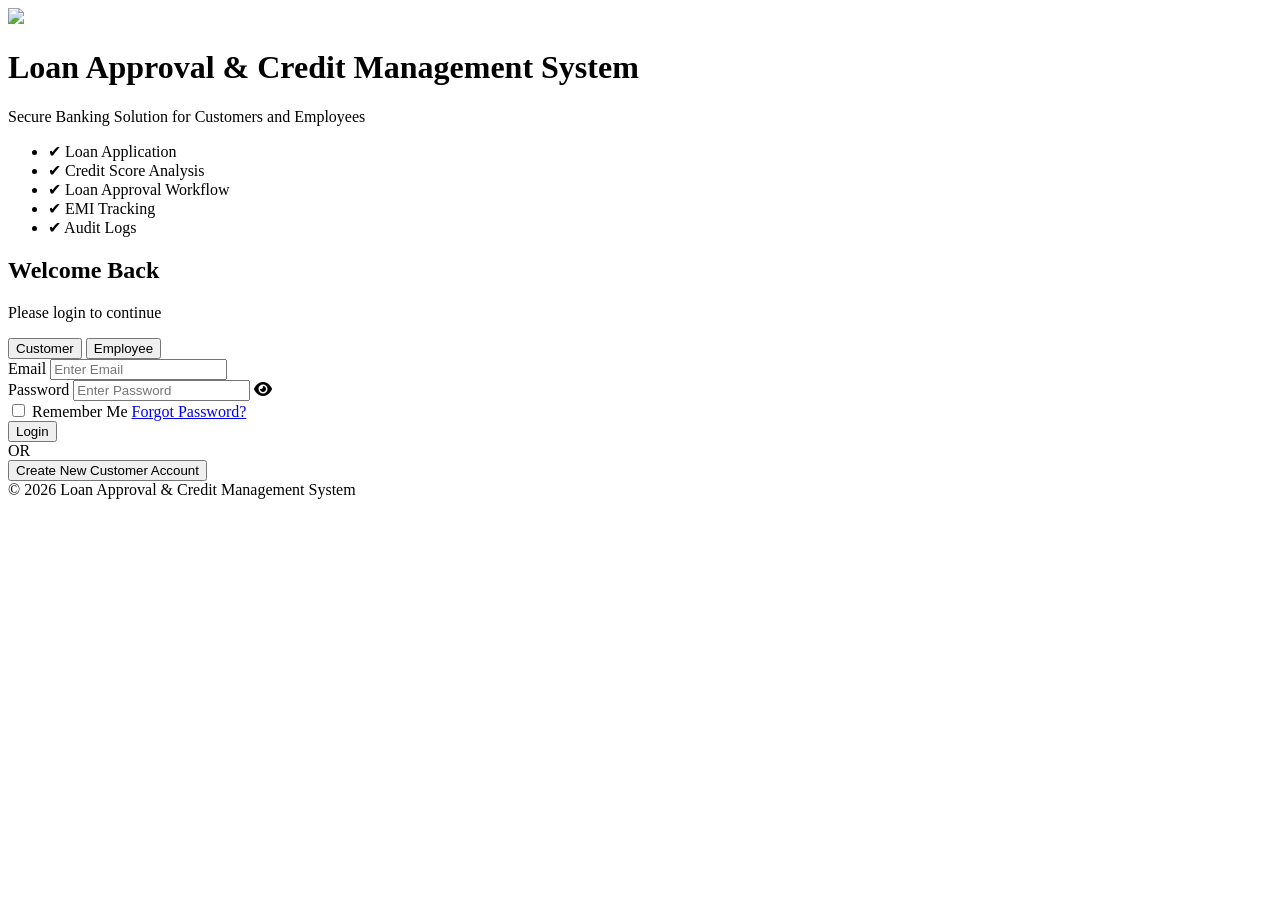
==== Frontend/index.html @ 1e79f048 "Added frontend" ====
<!DOCTYPE html>
<html lang="en">
<head>
    <meta charset="UTF-8">
    <meta name="viewport" content="width=device-width, initial-scale=1.0">
    <title>Loan Approval & Credit Management System</title>

    <link rel="stylesheet" href="css/style.css">
    <link rel="stylesheet" href="css/login.css">

    <!-- Google Font -->
    <link href="https://fonts.googleapis.com/css2?family=Poppins:wght@300;400;500;600;700&display=swap" rel="stylesheet">

    <!-- Font Awesome -->
    <link rel="stylesheet"
    href="https://cdnjs.cloudflare.com/ajax/libs/font-awesome/6.5.2/css/all.min.css">

</head>
<body>

<div class="container">

    <div class="left-panel">

        <div class="overlay">

            <img src="images/bank-logo.png" class="logo">

            <h1>Loan Approval & Credit Management System</h1>

            <p>
                Secure Banking Solution for Customers and Employees
            </p>

            <ul>

                <li>✔ Loan Application</li>

                <li>✔ Credit Score Analysis</li>

                <li>✔ Loan Approval Workflow</li>

                <li>✔ EMI Tracking</li>

                <li>✔ Audit Logs</li>

            </ul>

        </div>

    </div>

    <div class="right-panel">

        <div class="login-box">

            <h2>Welcome Back</h2>

            <p>Please login to continue</p>

            <!-- Toggle -->

            <div class="tabs">

                <button class="tab active"
                    id="customerBtn"
                    onclick="switchUser('customer')">

                    Customer

                </button>

                <button class="tab"
                    id="employeeBtn"
                    onclick="switchUser('employee')">

                    Employee

                </button>

            </div>

            <form id="loginForm">

                <div class="input-group">

                    <label>Email</label>

                    <input
                    type="email"
                    id="email"
                    placeholder="Enter Email"
                    required>

                </div>

                <div class="input-group">

                    <label>Password</label>

                    <input
                    type="password"
                    id="password"
                    placeholder="Enter Password"
                    required>

                    <i class="fa-solid fa-eye"
                    id="togglePassword"
                    onclick="togglePassword()"></i>

                </div>

                <div class="options">

                    <label>

                        <input
                        type="checkbox">

                        Remember Me

                    </label>

                    <a href="#">Forgot Password?</a>

                </div>

                <button
                class="login-btn"
                type="submit">

                    Login

                </button>

            </form>

            <div class="divider">

                OR

            </div>

            <button
            class="register-btn">

                Create New Customer Account

            </button>

            <div class="footer">

                © 2026 Loan Approval & Credit Management System

            </div>

        </div>

    </div>

</div>

<script src="js/login.js"></script>

</body>
</html>
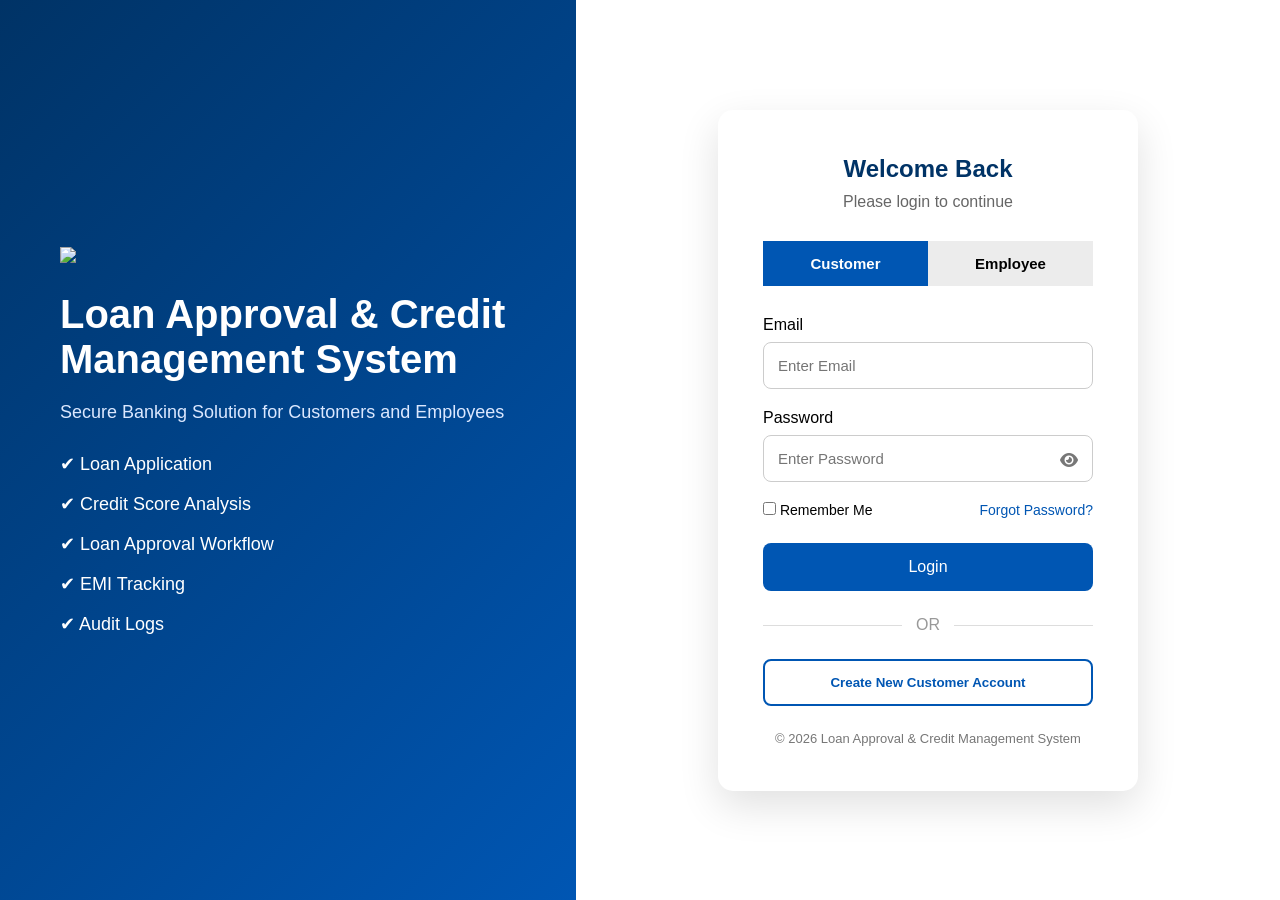
==== commit eed91558: "Loan Application page added" ====
--- a/Frontend/index.html
+++ b/Frontend/index.html
@@ -5,8 +5,8 @@
     <meta name="viewport" content="width=device-width, initial-scale=1.0">
     <title>Loan Approval & Credit Management System</title>
 
-    <link rel="stylesheet" href="css/style.css">
-    <link rel="stylesheet" href="css/login.css">
+    <link rel="stylesheet" href="style.css">
+    
 
     <!-- Google Font -->
     <link href="https://fonts.googleapis.com/css2?family=Poppins:wght@300;400;500;600;700&display=swap" rel="stylesheet">
@@ -14,7 +14,7 @@
     <!-- Font Awesome -->
     <link rel="stylesheet"
     href="https://cdnjs.cloudflare.com/ajax/libs/font-awesome/6.5.2/css/all.min.css">
-
+   
 </head>
 <body>
 
@@ -160,7 +160,7 @@
 
 </div>
 
-<script src="js/login.js"></script>
+<script src="style.js"></script>
 
 </body>
 </html>
--- a/Frontend/style.css
+++ b/Frontend/style.css
@@ -0,0 +1,422 @@
+/* ===============================
+   GLOBAL
+================================== */
+
+*{
+    margin:0;
+    padding:0;
+    box-sizing:border-box;
+    font-family:'Poppins',sans-serif;
+}
+
+body{
+    background:#f4f7fb;
+}
+
+/* ===============================
+   MAIN CONTAINER
+================================== */
+
+.container{
+    display:flex;
+    min-height:100vh;
+}
+
+/* ===============================
+   LEFT PANEL
+================================== */
+
+.left-panel{
+
+    width:45%;
+    background:linear-gradient(135deg,#003366,#0056b3);
+
+    color:white;
+
+    display:flex;
+
+    justify-content:center;
+
+    align-items:center;
+
+    padding:60px;
+
+}
+
+.overlay{
+
+    max-width:500px;
+
+}
+
+.logo{
+
+    width:120px;
+
+    margin-bottom:25px;
+
+}
+
+.overlay h1{
+
+    font-size:40px;
+
+    margin-bottom:20px;
+
+    font-weight:700;
+
+}
+
+.overlay p{
+
+    font-size:18px;
+
+    margin-bottom:30px;
+
+    color:#dbe8ff;
+
+}
+
+.overlay ul{
+
+    list-style:none;
+
+}
+
+.overlay li{
+
+    margin:18px 0;
+
+    font-size:18px;
+
+}
+
+/* ===============================
+   RIGHT PANEL
+================================== */
+
+.right-panel{
+
+    width:55%;
+
+    display:flex;
+
+    justify-content:center;
+
+    align-items:center;
+
+    background:white;
+
+}
+
+.login-box{
+
+    width:420px;
+
+    padding:45px;
+
+    border-radius:15px;
+
+    background:white;
+
+    box-shadow:0 15px 40px rgba(0,0,0,.12);
+
+}
+
+.login-box h2{
+
+    text-align:center;
+
+    color:#003366;
+
+    margin-bottom:10px;
+
+}
+
+.login-box p{
+
+    text-align:center;
+
+    color:#666;
+
+    margin-bottom:30px;
+
+}
+
+/* ===============================
+   TABS
+================================== */
+
+.tabs{
+
+    display:flex;
+
+    margin-bottom:30px;
+
+}
+
+.tab{
+
+    flex:1;
+
+    padding:14px;
+
+    border:none;
+
+    cursor:pointer;
+
+    background:#ececec;
+
+    font-size:15px;
+
+    font-weight:600;
+
+    transition:.3s;
+
+}
+
+.tab.active{
+
+    background:#0056b3;
+
+    color:white;
+
+}
+
+/* ===============================
+   INPUT
+================================== */
+
+.input-group{
+
+    margin-bottom:20px;
+
+    position:relative;
+
+}
+
+.input-group label{
+
+    display:block;
+
+    margin-bottom:8px;
+
+    font-weight:500;
+
+}
+
+.input-group input{
+
+    width:100%;
+
+    padding:14px;
+
+    border-radius:8px;
+
+    border:1px solid #ccc;
+
+    outline:none;
+
+    font-size:15px;
+
+}
+
+.input-group input:focus{
+
+    border:1px solid #0056b3;
+
+}
+
+.input-group i{
+
+    position:absolute;
+
+    right:15px;
+
+    top:43px;
+
+    cursor:pointer;
+
+    color:#777;
+
+}
+
+/* ===============================
+   OPTIONS
+================================== */
+
+.options{
+
+    display:flex;
+
+    justify-content:space-between;
+
+    margin-bottom:25px;
+
+    font-size:14px;
+
+}
+
+.options a{
+
+    text-decoration:none;
+
+    color:#0056b3;
+
+}
+
+/* ===============================
+   BUTTONS
+================================== */
+
+.login-btn{
+
+    width:100%;
+
+    padding:15px;
+
+    border:none;
+
+    background:#0056b3;
+
+    color:white;
+
+    border-radius:8px;
+
+    cursor:pointer;
+
+    font-size:16px;
+
+    transition:.3s;
+
+}
+
+.login-btn:hover{
+
+    background:#003f87;
+
+}
+
+.register-btn{
+
+    width:100%;
+
+    padding:14px;
+
+    border:2px solid #0056b3;
+
+    background:white;
+
+    color:#0056b3;
+
+    border-radius:8px;
+
+    cursor:pointer;
+
+    font-weight:600;
+
+    transition:.3s;
+
+}
+
+.register-btn:hover{
+
+    background:#0056b3;
+
+    color:white;
+
+}
+
+/* ===============================
+   DIVIDER
+================================== */
+
+.divider{
+
+    text-align:center;
+
+    margin:25px 0;
+
+    color:#999;
+
+    position:relative;
+
+}
+
+.divider::before{
+
+    content:"";
+
+    position:absolute;
+
+    left:0;
+
+    top:50%;
+
+    width:42%;
+
+    height:1px;
+
+    background:#ddd;
+
+}
+
+.divider::after{
+
+    content:"";
+
+    position:absolute;
+
+    right:0;
+
+    top:50%;
+
+    width:42%;
+
+    height:1px;
+
+    background:#ddd;
+
+}
+
+/* ===============================
+   FOOTER
+================================== */
+
+.footer{
+
+    text-align:center;
+
+    margin-top:25px;
+
+    font-size:13px;
+
+    color:#777;
+
+}
+
+/* ===============================
+   RESPONSIVE
+================================== */
+
+@media(max-width:900px){
+
+.left-panel{
+
+display:none;
+
+}
+
+.right-panel{
+
+width:100%;
+
+}
+
+.login-box{
+
+width:95%;
+
+}
+
+}
